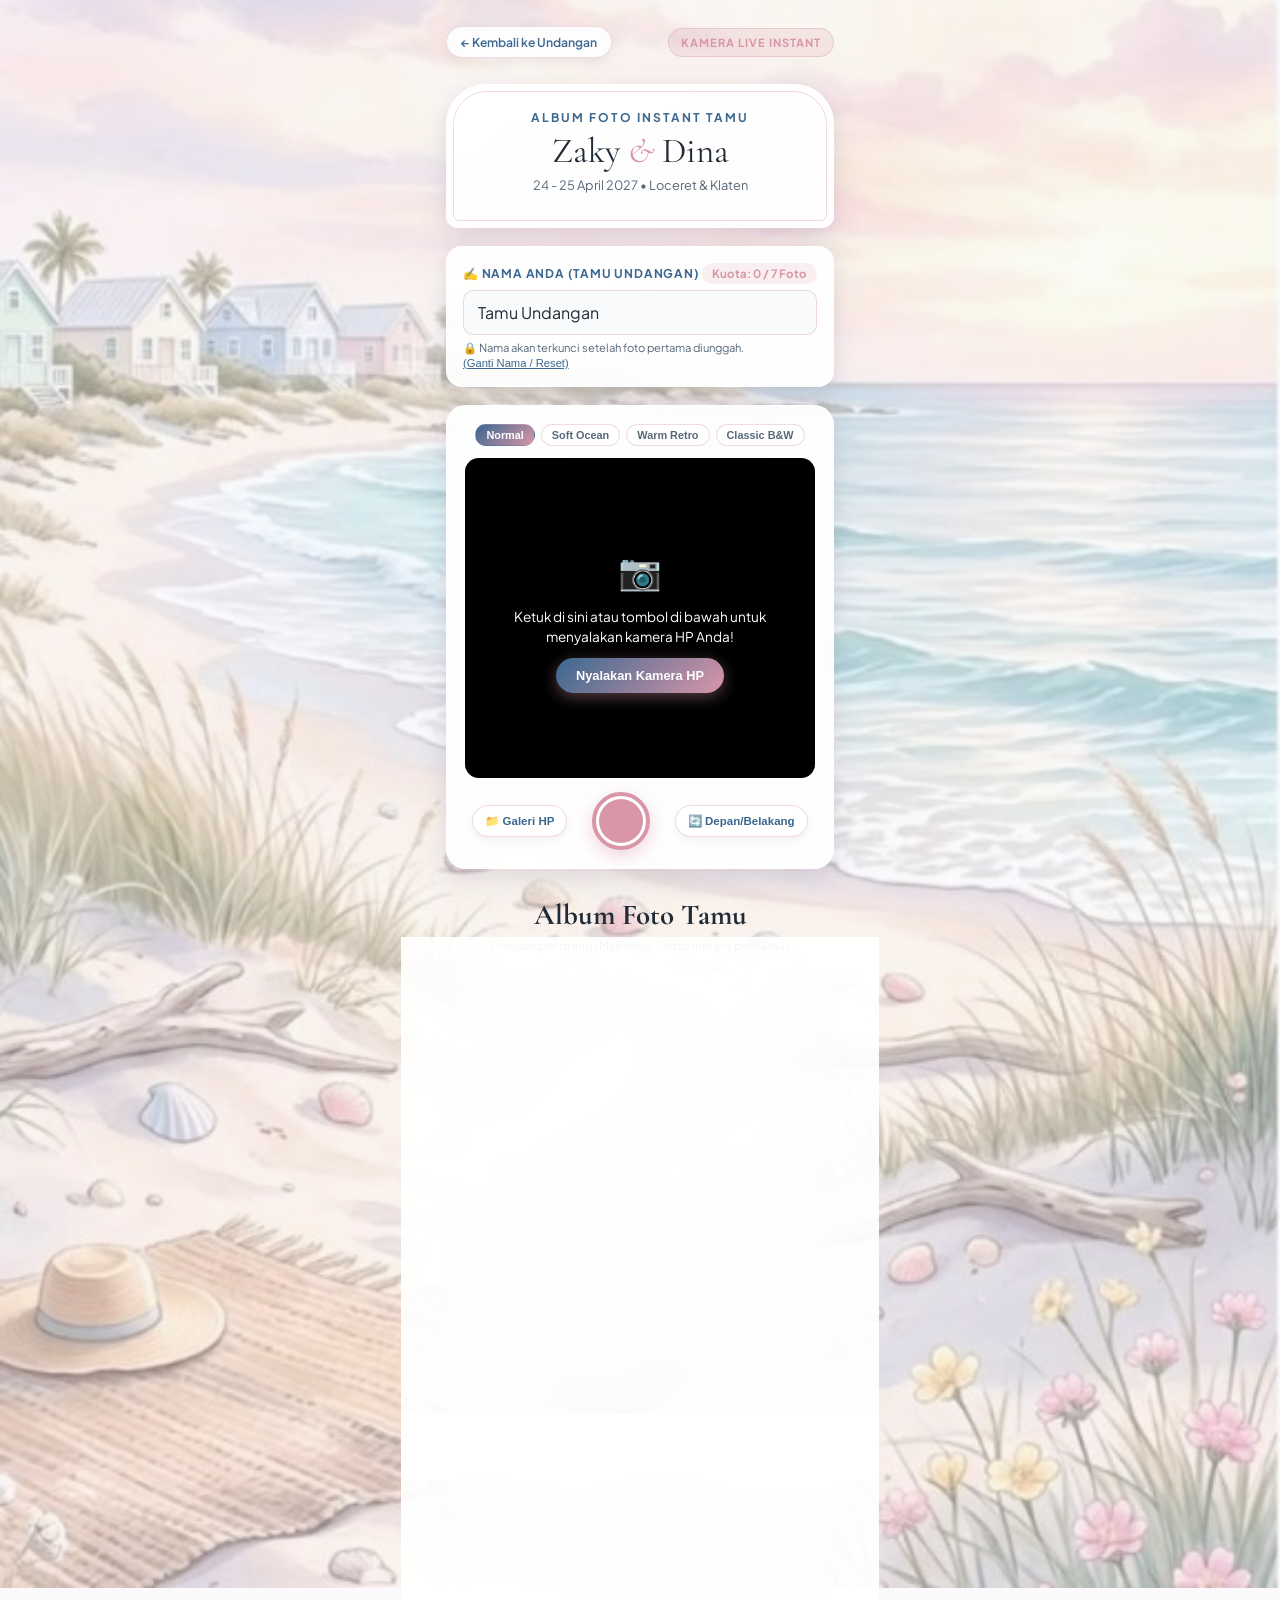
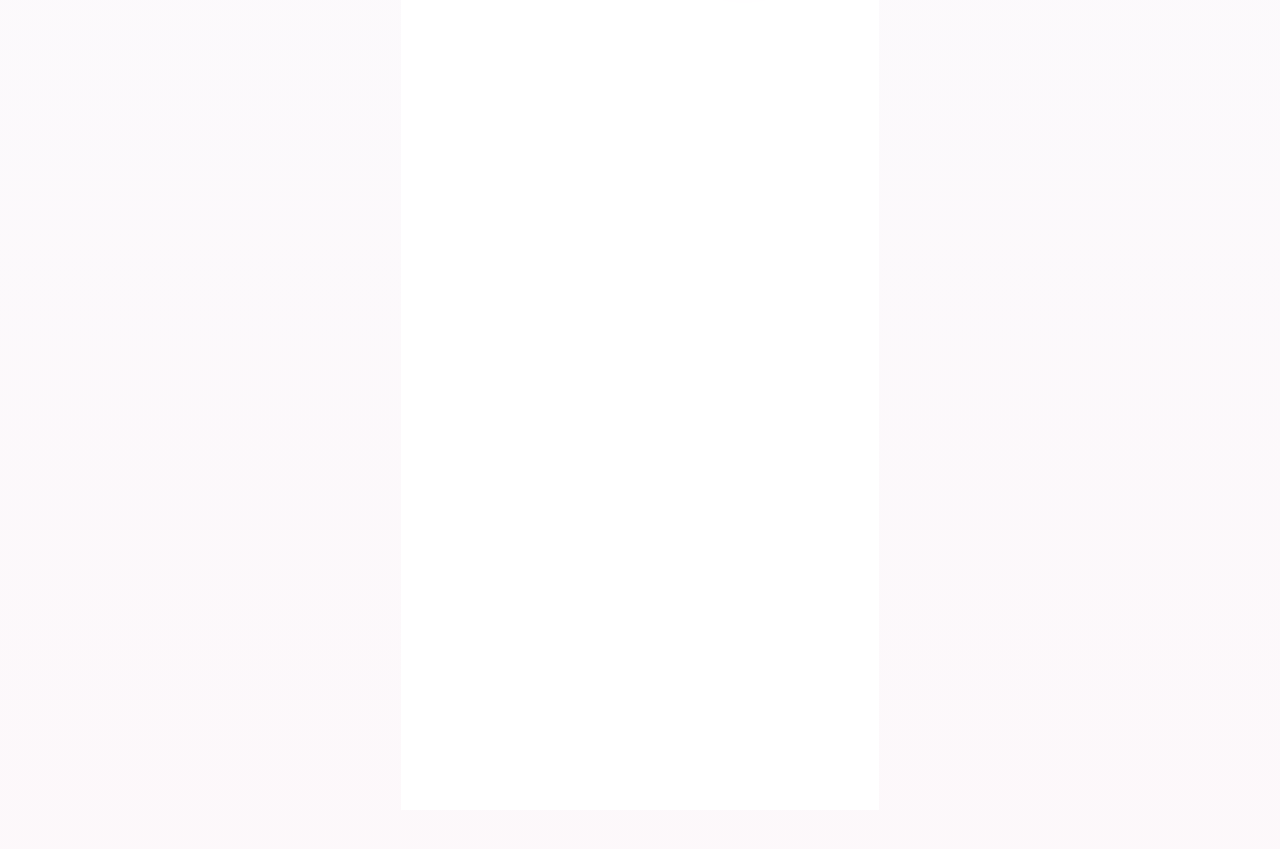
==== album.html @ 8ae7a13d "Initial commit - Undangan Nikah & Kamera Live Google Drive Zaky Dina" ====
<!DOCTYPE html>
<html lang="id">

<head>
  <meta charset="UTF-8">
  <meta name="viewport" content="width=device-width, initial-scale=1.0, maximum-scale=1.0, user-scalable=no">
  <title>Kamera Live & Album Momen Tamu - Zaky & Dina</title>
  <meta name="description" content="Kamera live instant dan album foto digital per orang untuk acara pernikahan Zaky & Dina.">

  <!-- Google Fonts -->
  <link rel="preconnect" href="https://fonts.googleapis.com">
  <link rel="preconnect" href="https://fonts.gstatic.com" crossorigin>
  <link href="https://fonts.googleapis.com/css2?family=Cormorant+Garamond:ital,wght@0,400;0,600;1,400&family=Plus+Jakarta+Sans:wght@300;400;500;600;700&family=Reenie+Beanie&display=swap" rel="stylesheet">

  <style>
    :root {
      --bg-card-glass: rgba(255, 255, 255, 0.94);
      --border-pink-glow: rgba(216, 150, 168, 0.35);
      --border-blue-glow: rgba(121, 157, 194, 0.35);
      
      --blue-primary: #3B6790;
      --blue-soft: #5C82A6;
      --pink-primary: #D896A8;
      --pink-soft: #E8B4C2;
      
      --text-dark: #202B36;
      --text-muted: #566879;
      
      --font-serif: 'Cormorant Garamond', serif;
      --font-sans: 'Plus Jakarta Sans', sans-serif;
      --font-polaroid: 'Reenie Beanie', cursive, sans-serif;
      --shadow-card: 0 12px 30px rgba(59, 103, 144, 0.12), 0 5px 15px rgba(216, 150, 168, 0.12);
    }

    *, *::before, *::after {
      box-sizing: border-box !important;
      margin: 0;
      padding: 0;
    }

    html, body {
      width: 100%;
      min-height: 100vh;
    }

    body {
      font-family: var(--font-sans);
      background: linear-gradient(rgba(240, 246, 253, 0.35), rgba(248, 235, 242, 0.35)), url('assets/images/beach_bg.jpg') center/cover no-repeat fixed;
      color: var(--text-dark);
      min-height: 100vh;
      padding-bottom: 80px;
      line-height: 1.5;
      -webkit-font-smoothing: antialiased;
    }

    .app-wrapper {
      width: 100%;
      max-width: 420px;
      margin: 0 auto;
      padding: 16px;
      box-sizing: border-box;
    }

    /* Top Navigation */
    .top-header {
      display: flex;
      justify-content: space-between;
      align-items: center;
      padding: 10px 0;
      margin-bottom: 16px;
    }

    .btn-back {
      background: rgba(255, 255, 255, 0.9);
      backdrop-filter: blur(10px);
      border: 1px solid var(--border-pink-glow);
      color: var(--blue-primary);
      text-decoration: none;
      font-size: 0.76rem;
      font-weight: 600;
      padding: 6px 14px;
      border-radius: 50px;
      display: inline-flex;
      align-items: center;
      gap: 6px;
      box-shadow: 0 4px 12px rgba(0, 0, 0, 0.05);
    }

    .header-badge {
      background: rgba(216, 150, 168, 0.18);
      border: 1px solid var(--border-pink-glow);
      color: var(--pink-primary);
      padding: 5px 12px;
      border-radius: 50px;
      font-size: 0.7rem;
      font-weight: 700;
      letter-spacing: 1px;
      text-transform: uppercase;
    }

    /* Event Hero Banner */
    .album-hero {
      background: var(--bg-card-glass);
      backdrop-filter: blur(16px);
      -webkit-backdrop-filter: blur(16px);
      border: 1px solid rgba(255, 255, 255, 0.95);
      border-radius: 40px 40px 12px 12px;
      padding: 24px 18px 20px;
      text-align: center;
      margin-bottom: 18px;
      box-shadow: var(--shadow-card);
      position: relative;
    }

    .album-hero::after {
      content: '';
      position: absolute;
      inset: 6px;
      border: 1px solid var(--border-pink-glow);
      border-radius: 34px 34px 6px 6px;
      pointer-events: none;
    }

    .album-hero-subtitle {
      font-size: 0.75rem;
      color: var(--blue-primary);
      text-transform: uppercase;
      letter-spacing: 2px;
      font-weight: 700;
      margin-bottom: 4px;
    }

    .album-hero-title {
      font-family: var(--font-serif);
      font-size: 2.2rem;
      color: var(--text-dark);
      font-weight: 400;
      line-height: 1.15;
    }

    .album-hero-title span {
      color: var(--pink-primary);
      font-style: italic;
    }

    .album-hero-date {
      font-size: 0.8rem;
      color: var(--text-muted);
      margin-top: 4px;
      margin-bottom: 12px;
    }

    /* Kamera Viewfinder Direct Card */
    .live-camera-card {
      background: var(--bg-card-glass);
      backdrop-filter: blur(16px);
      border: 1px solid rgba(255, 255, 255, 0.95);
      border-radius: 20px;
      padding: 18px;
      text-align: center;
      margin-bottom: 24px;
      box-shadow: var(--shadow-card);
      position: relative;
    }

    .camera-box-viewfinder {
      position: relative;
      width: 100%;
      aspect-ratio: 1 / 1;
      max-height: 320px;
      background: #000;
      border-radius: 14px;
      overflow: hidden;
      margin: 0 auto 14px;
      display: flex;
      justify-content: center;
      align-items: center;
      box-shadow: inset 0 0 20px rgba(0,0,0,0.6);
    }

    .camera-video-stream {
      width: 100%;
      height: 100%;
      object-fit: cover;
    }

    .camera-canvas-hidden {
      display: none;
    }

    .camera-placeholder-msg {
      color: #FFF;
      padding: 20px;
      font-size: 0.85rem;
      display: flex;
      flex-direction: column;
      align-items: center;
      gap: 10px;
    }

    .btn-start-camera {
      background: linear-gradient(135deg, var(--blue-primary), var(--pink-primary));
      color: #FFF;
      border: none;
      padding: 10px 20px;
      border-radius: 50px;
      font-size: 0.8rem;
      font-weight: 700;
      cursor: pointer;
      box-shadow: 0 4px 15px rgba(216, 150, 168, 0.4);
    }

    .camera-controls-bar {
      display: flex;
      justify-content: space-around;
      align-items: center;
      gap: 10px;
    }

    .btn-shutter {
      width: 58px;
      height: 58px;
      border-radius: 50%;
      background: #FFF;
      border: 4px solid var(--pink-primary);
      cursor: pointer;
      box-shadow: 0 6px 18px rgba(216, 150, 168, 0.4);
      display: flex;
      justify-content: center;
      align-items: center;
      transition: transform 0.2s ease;
    }

    .btn-shutter:active {
      transform: scale(0.9);
    }

    .btn-shutter-inner {
      width: 44px;
      height: 44px;
      border-radius: 50%;
      background: var(--pink-primary);
    }

    .btn-upload-file, .btn-flip-cam {
      background: #FFF;
      border: 1px solid var(--border-pink-glow);
      color: var(--blue-primary);
      padding: 8px 12px;
      border-radius: 50px;
      font-size: 0.72rem;
      font-weight: 600;
      cursor: pointer;
      display: inline-flex;
      align-items: center;
      gap: 5px;
      box-shadow: 0 4px 10px rgba(0,0,0,0.05);
    }

    /* Filter Preset Buttons */
    .filter-selector-bar {
      display: flex;
      justify-content: center;
      gap: 6px;
      margin-bottom: 12px;
    }

    .filter-pill {
      background: #FFF;
      border: 1px solid var(--border-pink-glow);
      color: var(--text-muted);
      padding: 4px 10px;
      border-radius: 50px;
      font-size: 0.68rem;
      font-weight: 600;
      cursor: pointer;
    }

    .filter-pill.active {
      background: linear-gradient(135deg, var(--blue-primary), var(--pink-primary));
      color: #FFF;
      border-color: transparent;
    }

    /* Galeri Per Orang (Polaroid Stack) */
    .gallery-header {
      margin-bottom: 16px;
      text-align: center;
    }

    .gallery-title {
      font-family: var(--font-serif);
      font-size: 1.8rem;
      color: var(--text-dark);
    }

    .gallery-subtitle {
      font-size: 0.75rem;
      color: var(--text-muted);
    }

    .guest-groups-list {
      display: flex;
      flex-direction: column;
      gap: 24px;
    }

    /* Polaroid Card Group */
    .guest-polaroid-card {
      background: var(--bg-card-glass);
      backdrop-filter: blur(16px);
      border: 1px solid rgba(255, 255, 255, 0.95);
      border-radius: 20px;
      padding: 20px 16px;
      box-shadow: var(--shadow-card);
    }

    .guest-header {
      display: flex;
      justify-content: space-between;
      align-items: center;
      margin-bottom: 14px;
      padding-bottom: 8px;
      border-bottom: 1px solid var(--border-pink-glow);
    }

    .counter-bar {
      display: inline-flex;
      align-items: center;
      gap: 6px;
      background: rgba(59, 103, 144, 0.08);
      border: 1px solid var(--border-pink-glow);
      padding: 6px 14px;
      border-radius: 50px;
      font-size: 0.78rem;
      color: var(--text-dark);
      font-weight: 600;
    }

    /* Identitas Nama Tamu */
    .guest-identity-card {
      background: var(--bg-card-glass);
      backdrop-filter: blur(16px);
      border: 1px solid rgba(255, 255, 255, 0.95);
      border-radius: 16px;
      padding: 16px;
      margin-bottom: 18px;
      box-shadow: var(--shadow-card);
    }

    .guest-name-title {
      font-family: var(--font-serif);
      font-size: 1.4rem;
      color: var(--blue-primary);
      font-weight: 600;
    }

    .guest-limit-badge {
      font-size: 0.7rem;
      background: rgba(216, 150, 168, 0.15);
      color: var(--pink-primary);
      padding: 3px 10px;
      border-radius: 50px;
      font-weight: 700;
    }

    /* Instant Photo Strip Slider */
    .polaroid-slider {
      display: flex;
      gap: 14px;
      overflow-x: auto;
      padding: 6px 4px 14px;
      scroll-snap-type: x mandatory;
    }

    .polaroid-slider::-webkit-scrollbar {
      height: 4px;
    }
    .polaroid-slider::-webkit-scrollbar-thumb {
      background: var(--pink-primary);
      border-radius: 10px;
    }

    .polaroid-frame {
      flex: 0 0 220px;
      background: #FFF;
      border: 1px solid rgba(0, 0, 0, 0.08);
      border-radius: 6px;
      padding: 10px 10px 10px;
      box-shadow: 0 8px 18px rgba(0,0,0,0.08);
      scroll-snap-align: center;
      display: flex;
      flex-direction: column;
      position: relative;
      min-height: 290px;
    }

    .polaroid-img-box {
      width: 100%;
      aspect-ratio: 1 / 1;
      overflow: hidden;
      border-radius: 4px;
      background: #F1F5F9;
    }

    .polaroid-img-box img {
      width: 100%;
      height: 100%;
      object-fit: cover;
    }

    .polaroid-caption {
      font-family: var(--font-polaroid);
      font-size: 1.35rem;
      color: #2D3748;
      margin-top: 8px;
      text-align: center;
      line-height: 1.2;
      flex-grow: 1;
      display: flex;
      align-items: center;
      justify-content: center;
    }

    .polaroid-footer {
      display: flex;
      justify-content: flex-end;
      align-items: flex-end;
      margin-top: auto;
      padding-top: 4px;
      width: 100%;
    }

    .btn-download {
      background: rgba(59, 103, 144, 0.08);
      border: 1px solid var(--border-pink-glow);
      color: var(--blue-primary);
      text-decoration: none;
      font-size: 0.7rem;
      font-weight: 700;
      padding: 5px 12px;
      border-radius: 50px;
      cursor: pointer;
      display: inline-flex;
      align-items: center;
      gap: 4px;
      transition: all 0.25s ease;
    }

    .btn-download:hover {
      background: linear-gradient(135deg, var(--blue-primary), var(--pink-primary));
      color: #FFF;
      border-color: transparent;
      box-shadow: 0 4px 12px rgba(216, 150, 168, 0.3);
    }

    /* Modal Form Detail Foto */
    .modal-save-photo {
      position: fixed;
      top: 0; left: 0; width: 100%; height: 100%;
      background: rgba(32, 43, 54, 0.88);
      backdrop-filter: blur(12px);
      z-index: 100000;
      display: none;
      justify-content: center;
      align-items: center;
      padding: 16px;
    }

    .modal-save-photo.active {
      display: flex;
    }

    .modal-save-card {
      background: #FFF;
      border-radius: 24px;
      padding: 26px 20px;
      max-width: 360px;
      width: 100%;
      box-shadow: var(--shadow-card);
      position: relative;
    }

    .modal-close {
      position: absolute;
      top: 12px;
      right: 16px;
      font-size: 1.8rem;
      color: var(--text-muted);
      cursor: pointer;
    }

    .form-group {
      margin-bottom: 14px;
    }

    .form-label {
      display: block;
      font-size: 0.75rem;
      font-weight: 700;
      text-transform: uppercase;
      letter-spacing: 0.8px;
      color: var(--blue-primary);
      margin-bottom: 4px;
    }

    .form-input, .form-textarea {
      width: 100%;
      padding: 11px 14px;
      background: #F8FAFC;
      border: 1px solid var(--border-pink-glow);
      border-radius: 10px;
      color: var(--text-dark);
      font-family: var(--font-sans);
      font-size: 16px;
      outline: none;
    }

    .btn-submit-photo {
      width: 100%;
      background: linear-gradient(135deg, var(--blue-primary) 0%, var(--pink-primary) 100%);
      color: #FFF;
      border: none;
      padding: 13px 20px;
      border-radius: 50px;
      font-size: 0.82rem;
      font-weight: 700;
      letter-spacing: 1.2px;
      text-transform: uppercase;
      cursor: pointer;
      box-shadow: 0 8px 24px rgba(216, 150, 168, 0.4);
      display: inline-flex;
      align-items: center;
      justify-content: center;
      gap: 6px;
      transition: all 0.3s cubic-bezier(0.16, 1, 0.3, 1);
    }

    .btn-submit-photo:hover {
      transform: translateY(-2px);
      box-shadow: 0 12px 28px rgba(59, 103, 144, 0.4);
    }

    .btn-submit-photo:active {
      transform: scale(0.98);
    }
  </style>
</head>

<body>
  <div class="app-wrapper">
    <!-- Top Header -->
    <header class="top-header">
      <a href="index.html" class="btn-back">
        ← Kembali ke Undangan
      </a>
      <span class="header-badge">Kamera Live Instant</span>
    </header>

    <!-- Event Hero Banner -->
    <div class="album-hero">
      <p class="album-hero-subtitle">Album Foto Instant Tamu</p>
      <h1 class="album-hero-title">Zaky <span>&</span> Dina</h1>
      <p class="album-hero-date">24 - 25 April 2027 • Loceret & Klaten</p>
    </div>

    <!-- Identitas Nama Tamu & Pengunci Perangkat -->
    <div class="guest-identity-card">
      <div style="display: flex; justify-content: space-between; align-items: center; margin-bottom: 6px;">
        <label class="form-label" style="margin-bottom: 0;">✍️ Nama Anda (Tamu Undangan)</label>
        <span id="device-quota-badge" style="font-size: 0.72rem; font-weight: 700; color: var(--pink-primary); background: rgba(216, 150, 168, 0.15); padding: 2px 10px; border-radius: 50px;">
          Kuota: 0 / 7 Foto
        </span>
      </div>
      <input type="text" id="global-guest-name" class="form-input" placeholder="Ketik nama Anda di sini (cth: Rian)..." value="Tamu Undangan">
      <span id="identity-lock-info" style="font-size: 0.7rem; color: var(--text-muted); display: block; margin-top: 5px; line-height: 1.35;">
        🔒 Nama akan terkunci setelah foto pertama diunggah. <button type="button" onclick="localStorage.removeItem('zaky_dina_locked_guest_name'); location.reload();" style="background: none; border: none; font-size: 0.7rem; color: var(--blue-primary); cursor: pointer; text-decoration: underline; padding: 0;">(Ganti Nama / Reset)</button>
      </span>
    </div>

    <!-- Live Camera Viewfinder Card -->
    <div class="live-camera-card">
      <div class="filter-selector-bar">
        <button class="filter-pill active" data-filter="none">Normal</button>
        <button class="filter-pill" data-filter="ocean">Soft Ocean</button>
        <button class="filter-pill" data-filter="warm">Warm Retro</button>
        <button class="filter-pill" data-filter="bw">Classic B&W</button>
      </div>

      <!-- Viewfinder Stream Box -->
      <div class="camera-box-viewfinder" id="viewfinder-box" onclick="startCameraStream()">
        <video id="camera-stream" class="camera-video-stream" autoplay playsinline style="display: none;"></video>
        <canvas id="camera-canvas" class="camera-canvas-hidden"></canvas>
        
        <div id="camera-placeholder" class="camera-placeholder-msg">
          <div style="font-size: 2.2rem;">📷</div>
          <p>Ketuk di sini atau tombol di bawah untuk menyalakan kamera HP Anda!</p>
          <button type="button" class="btn-start-camera" id="btn-start-cam">Nyalakan Kamera HP</button>
        </div>
      </div>

      <!-- Control Bar -->
      <div class="camera-controls-bar">
        <button type="button" class="btn-upload-file" onclick="document.getElementById('file-input').click()">
          📁 Galeri HP
        </button>
        <input type="file" id="file-input" accept="image/*" style="display: none;">

        <button type="button" class="btn-shutter" id="btn-snap-photo" title="Jepret Foto">
          <div class="btn-shutter-inner"></div>
        </button>

        <button type="button" class="btn-flip-cam" id="btn-flip-cam" title="Balik Kamera Depan/Belakang">
          🔄 Depan/Belakang
        </button>
      </div>
    </div>

    <!-- Galeri Per Orang Section -->
    <div class="gallery-header">
      <h2 class="gallery-title">Album Foto Tamu</h2>
      <p class="gallery-subtitle">Disusun per orang (Maksimal 7 foto instant per tamu)</p>
    </div>

    <!-- List Group Per Orang -->
    <div class="guest-groups-list" id="guest-groups-list">
      <!-- Groups will be rendered dynamically per guest -->
    </div>
  </div>

  <!-- Modal Simpan Foto & Preview Caption -->
  <div class="modal-save-photo" id="modal-save">
    <div class="modal-save-card">
      <span class="modal-close" id="close-save">&times;</span>
      <h3 style="font-family: var(--font-serif); font-size: 1.5rem; margin-bottom: 12px; color: var(--text-dark);">Pratinjau Foto Instant</h3>

      <div style="width: 100%; aspect-ratio: 1 / 1; max-height: 240px; border-radius: 10px; overflow: hidden; margin: 0 auto 14px; border: 1px solid var(--border-pink-glow);">
        <img id="save-preview-img" style="width: 100%; height: 100%; object-fit: cover;" alt="Hasil Foto">
      </div>

      <div class="form-group">
        <label class="form-label">Nama Anda</label>
        <input type="text" id="guest-name-input" class="form-input" placeholder="Masukkan nama Anda..." required>
      </div>

      <div class="form-group">
        <label class="form-label">Tulisan / Caption Foto (Opsional)</label>
        <input type="text" id="guest-caption-input" class="form-input" placeholder="Tuliskan ucapan / cerita singkat (boleh dikosongkan)...">
      </div>

      <button type="button" class="btn-submit-photo" id="btn-save-photo">
        <svg viewBox="0 0 24 24" width="18" height="18" fill="currentColor" style="margin-right: 6px;">
          <path d="M17 3H5c-1.11 0-2 .9-2 2v14c0 1.1.89 2 2 2h14c1.1 0 2-.9 2-2V7l-4-4zm-5 16c-1.66 0-3-1.34-3-3s1.34-3 3-3 3 1.34 3 3-1.34 3-3 3zm3-10H5V5h10v4z"/>
        </svg>
        <span>Simpan ke Album Instant</span>
      </button>
    </div>
  </div>

  <!-- Modal Pilihan Download Foto (Polaroid vs Asli) -->
  <div class="modal-save-photo" id="modal-download-choice">
    <div class="modal-save-card" style="text-align: center;">
      <span class="modal-close" id="close-download-choice">&times;</span>
      <h3 style="font-family: var(--font-serif); font-size: 1.5rem; margin-bottom: 6px; color: var(--text-dark);">Opsi Simpan Foto</h3>
      <p style="font-size: 0.78rem; color: var(--text-muted); margin-bottom: 18px;">Pilih format penyimpanan foto yang Anda inginkan:</p>

      <div style="display: flex; flex-direction: column; gap: 10px;">
        <button type="button" class="btn-submit-photo" id="btn-dl-polaroid" style="background: linear-gradient(135deg, var(--blue-primary), var(--pink-primary));">
          🖼️ Simpan dengan Bingkai Polaroid
        </button>

        <button type="button" class="btn-submit-photo" id="btn-dl-raw" style="background: #FFF; color: var(--blue-primary); border: 1px solid var(--border-pink-glow); box-shadow: none;">
          📷 Simpan Foto Asli (Tanpa Bingkai)
        </button>
      </div>
    </div>
  </div>

  <!-- Toast Notifikasi Tambah Foto -->
  <div id="album-toast" style="position: fixed; bottom: 30px; left: 50%; transform: translateX(-50%) translateY(100px); background: #202B36; color: #FFF; padding: 10px 20px; border-radius: 50px; font-size: 0.8rem; font-weight: 600; box-shadow: 0 8px 24px rgba(0,0,0,0.3); z-index: 100000; opacity: 0; transition: all 0.3s ease;">
    ✨ Foto berhasil dimasukkan ke album!
  </div>

  <!-- JavaScript -->
  <script src="config.js"></script>
  <script src="album.js"></script>
</body>

</html>
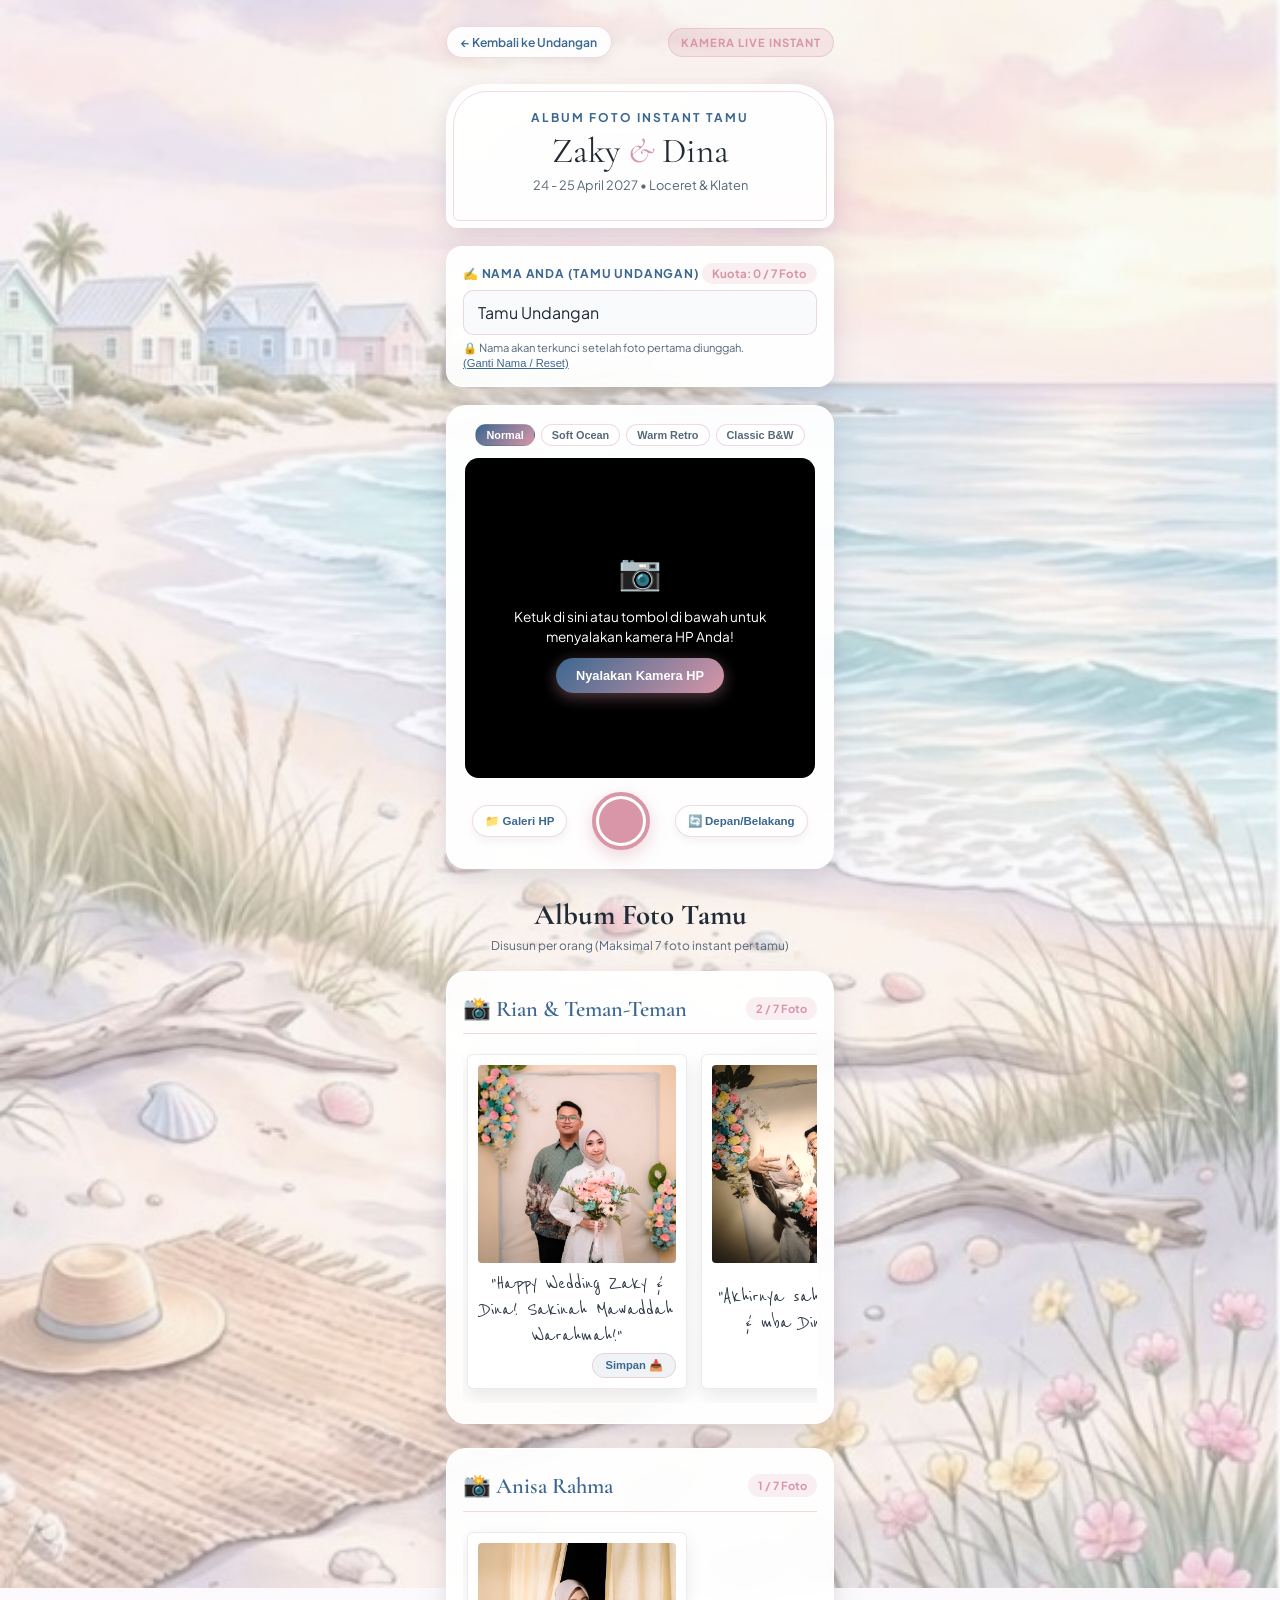
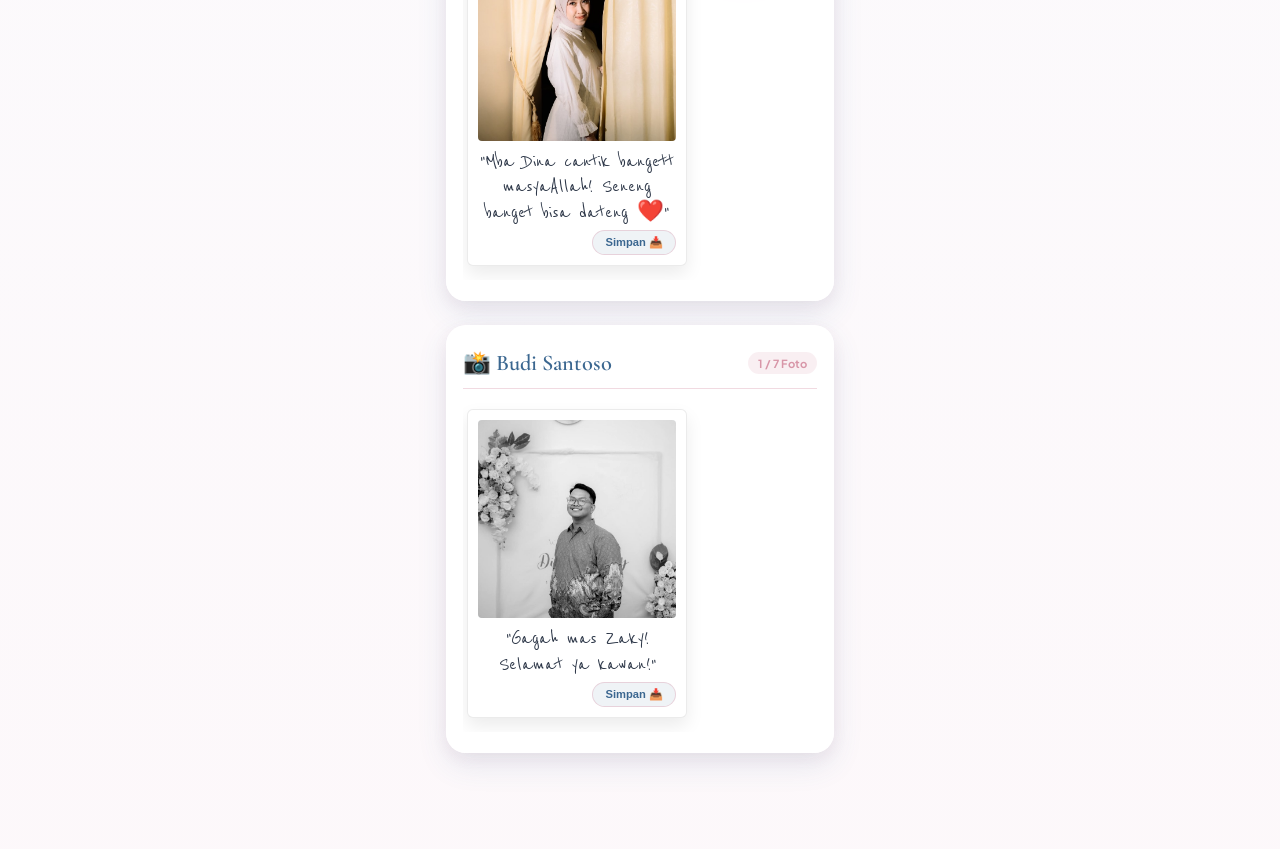
==== commit dc6dbe5e: "Fix mobile camera stream initialization with muted element attribute and 4-tier constraint fallback" ====
--- a/album.html
+++ b/album.html
@@ -589,7 +589,7 @@
 
       <!-- Viewfinder Stream Box -->
       <div class="camera-box-viewfinder" id="viewfinder-box" onclick="startCameraStream()">
-        <video id="camera-stream" class="camera-video-stream" autoplay playsinline style="display: none;"></video>
+        <video id="camera-stream" class="camera-video-stream" autoplay playsinline muted style="display: none;"></video>
         <canvas id="camera-canvas" class="camera-canvas-hidden"></canvas>
         
         <div id="camera-placeholder" class="camera-placeholder-msg">
